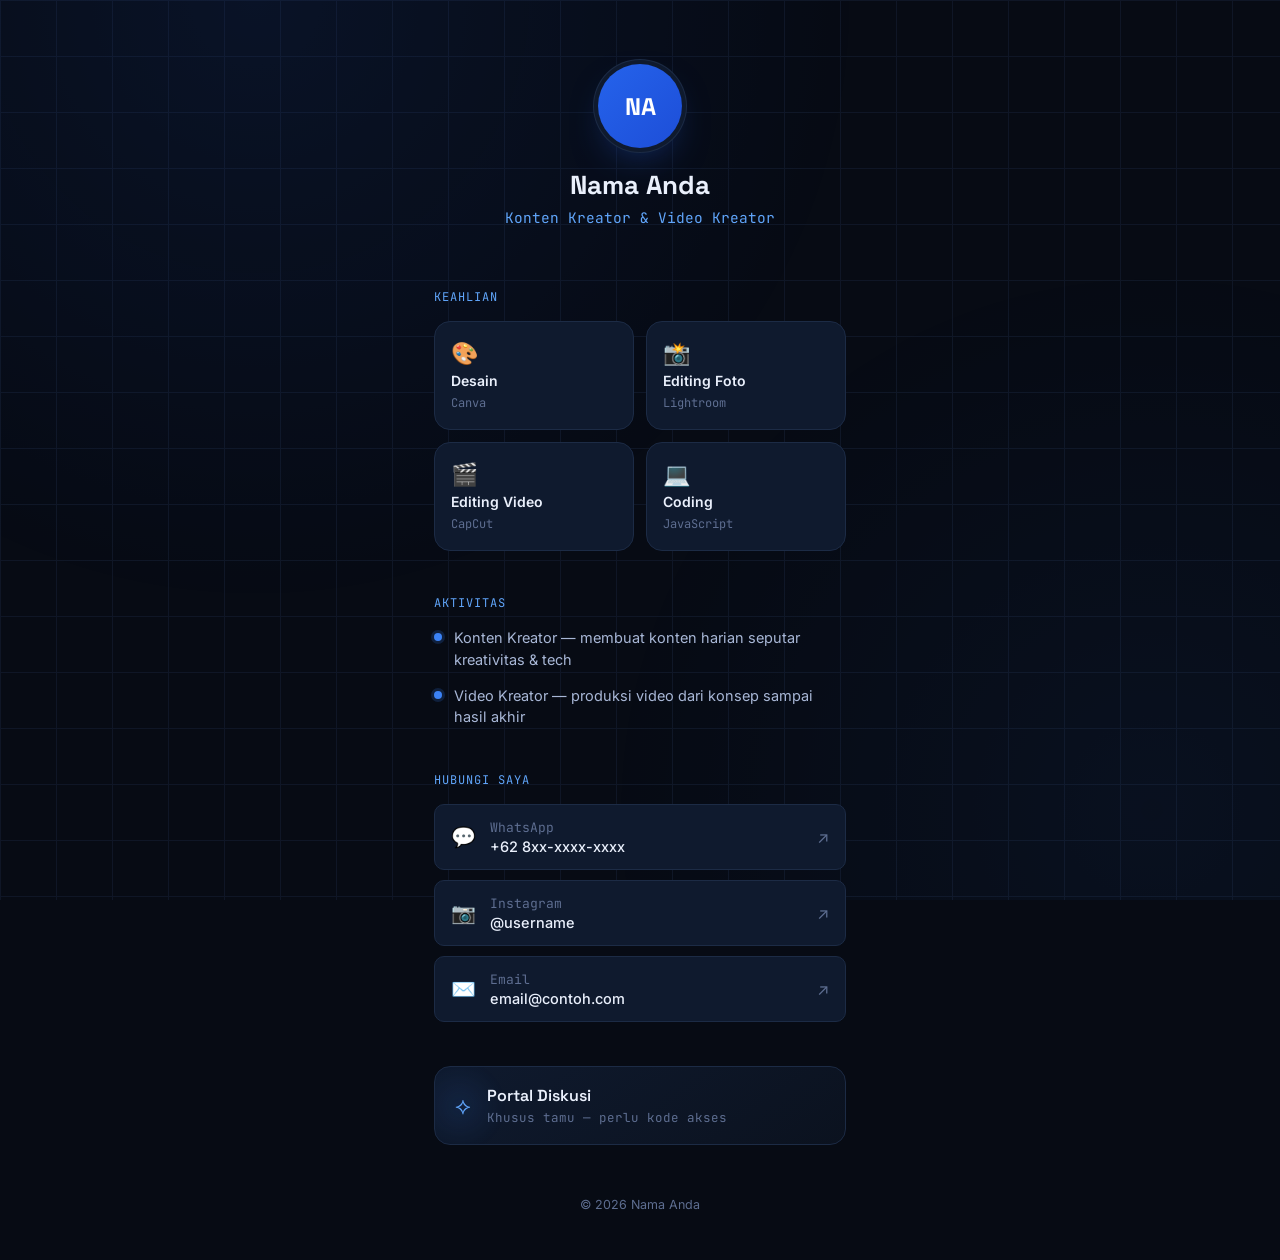
==== index.html @ 82616a87 "first commit" ====
<!DOCTYPE html>
<html lang="id">
<head>
    <meta charset="UTF-8">
    <meta name="viewport" content="width=device-width, initial-scale=1.0">
    <title>Nama Anda — Bio</title>
    <link rel="preconnect" href="https://fonts.googleapis.com">
    <link rel="preconnect" href="https://fonts.gstatic.com" crossorigin>
    <link href="https://fonts.googleapis.com/css2?family=Space+Grotesk:wght@500;600;700&family=Inter:wght@400;500;600&family=JetBrains+Mono:wght@400;500&display=swap" rel="stylesheet">
    <link rel="stylesheet" href="style.css">
    
</head>
<body>
    <div class="grid-bg" aria-hidden="true"></div>

    <main class="bio-card">
        <!-- ===== IDENTITAS ===== -->
        <section class="identity">
            <div class="avatar">
                <span>NA</span>
            </div>
            <h1>Nama Anda</h1>
            <p class="role">Konten Kreator &amp; Video Kreator</p>
            <p class="motto">"Tulis motto hidup Anda di sini — satu kalimat yang mewakili cara Anda berkarya."</p>
        </section>

        <!-- ===== KEAHLIAN ===== -->
        <section class="skills">
            <span class="eyebrow">Keahlian</span>
            <div class="skill-grid">
                <div class="skill-pill">
                    <span class="skill-icon">🎨</span>
                    <span class="skill-name">Desain</span>
                    <span class="skill-tool">Canva</span>
                </div>
                <div class="skill-pill">
                    <span class="skill-icon">📸</span>
                    <span class="skill-name">Editing Foto</span>
                    <span class="skill-tool">Lightroom</span>
                </div>
                <div class="skill-pill">
                    <span class="skill-icon">🎬</span>
                    <span class="skill-name">Editing Video</span>
                    <span class="skill-tool">CapCut</span>
                </div>
                <div class="skill-pill">
                    <span class="skill-icon">💻</span>
                    <span class="skill-name">Coding</span>
                    <span class="skill-tool">JavaScript</span>
                </div>
            </div>
        </section>

        <!-- ===== APA YANG SAYA KERJAKAN ===== -->
        <section class="roles">
            <span class="eyebrow">Aktivitas</span>
            <div class="role-list">
                <div class="role-item">
                    <span class="role-dot"></span>
                    <span>Konten Kreator — membuat konten harian seputar kreativitas &amp; tech</span>
                </div>
                <div class="role-item">
                    <span class="role-dot"></span>
                    <span>Video Kreator — produksi video dari konsep sampai hasil akhir</span>
                </div>
            </div>
        </section>

        <!-- ===== SOSIAL MEDIA ===== -->
        <section class="socials">
            <span class="eyebrow">Hubungi Saya</span>
            <div class="social-list">
                <a href="https://wa.me/62" class="social-link wa" target="_blank" rel="noopener">
                    <span class="social-icon">💬</span>
                    <span class="social-text">
                        <span class="social-label">WhatsApp</span>
                        <span class="social-value">+62 8xx-xxxx-xxxx</span>
                    </span>
                    <span class="arrow">↗</span>
                </a>
                <a href="https://instagram.com/" class="social-link ig" target="_blank" rel="noopener">
                    <span class="social-icon">📷</span>
                    <span class="social-text">
                        <span class="social-label">Instagram</span>
                        <span class="social-value">@username</span>
                    </span>
                    <span class="arrow">↗</span>
                </a>
                <a href="mailto:email@contoh.com" class="social-link mail">
                    <span class="social-icon">✉️</span>
                    <span class="social-text">
                        <span class="social-label">Email</span>
                        <span class="social-value">email@contoh.com</span>
                    </span>
                    <span class="arrow">↗</span>
                </a>
            </div>
        </section>

        <!-- ===== PORTAL DISKUSI ===== -->
        <section class="portal">
            <a href="discussion.html" class="portal-btn">
                <span class="portal-ring"></span>
                <span class="portal-icon">⟡</span>
                <span class="portal-text">
                    <span class="portal-title">Portal Diskusi</span>
                    <span class="portal-sub">Khusus tamu — perlu kode akses</span>
                </span>
            </a>
        </section>

        <footer class="bio-footer">
            <span>© 2026 Nama Anda</span>
        </footer>
    </main>

    <script src="script.js"></script>
</body>
</html>
---- style.css ----
/* ===========================================================
   DESIGN TOKENS — konsisten dengan versi portfolio sebelumnya
   =========================================================== */
:root{
  --bg:            #070B14;
  --bg-soft:       #0B121F;
  --panel:         #0F1A2E;
  --panel-border:  #1C2B45;
  --line:          #182338;

  --blue-deep:     #1D4ED8;
  --blue:          #2563EB;
  --blue-bright:   #3B82F6;
  --blue-glow:     #60A5FA;

  --amber:         #F0A93C;
  --red:           #EF4444;

  --text-hi:       #EAF0FC;
  --text-mid:      #A8B7D6;
  --text-low:      #5E6E91;

  --font-display:  'Space Grotesk', sans-serif;
  --font-body:     'Inter', sans-serif;
  --font-mono:     'JetBrains Mono', monospace;

  --radius-sm: 10px;
  --radius-md: 16px;
  --radius-lg: 26px;
}

*{ margin:0; padding:0; box-sizing:border-box; }

body{
  background: var(--bg);
  color: var(--text-mid);
  font-family: var(--font-body);
  min-height: 100vh;
  position: relative;
  overflow-x: hidden;
}

a{ color:inherit; text-decoration:none; }
button{ font-family: inherit; cursor:pointer; }

@media (prefers-reduced-motion: reduce){
  *, *::before, *::after{
    animation-duration: 0.01ms !important;
    transition-duration: 0.01ms !important;
  }
}

:focus-visible{
  outline: 2px solid var(--blue-bright);
  outline-offset: 3px;
  border-radius: 4px;
}

.grid-bg{
  position: fixed;
  inset: 0;
  z-index: 0;
  background-image:
    radial-gradient(circle at 20% 0%, rgba(37,99,235,0.18), transparent 45%),
    radial-gradient(circle at 90% 90%, rgba(59,130,246,0.10), transparent 40%),
    linear-gradient(var(--line) 1px, transparent 1px),
    linear-gradient(90deg, var(--line) 1px, transparent 1px);
  background-size: auto, auto, 56px 56px, 56px 56px;
  opacity: 0.5;
  pointer-events: none;
}

/* ===========================================================
   BIO CARD LAYOUT
   =========================================================== */
.bio-card{
  position: relative;
  z-index: 1;
  max-width: 460px;
  margin: 0 auto;
  padding: 64px 24px 48px;
  display: flex;
  flex-direction: column;
  gap: 44px;
}

.eyebrow{
  display: block;
  font-family: var(--font-mono);
  font-size: 12px;
  letter-spacing: 0.08em;
  color: var(--blue-glow);
  margin-bottom: 16px;
  text-transform: uppercase;
}

/* ----- Identity ----- */
.identity{
  text-align: center;
  animation: fadeUp 0.6s ease both;
}

.avatar{
  width: 84px; height: 84px;
  margin: 0 auto 20px;
  border-radius: 50%;
  background: linear-gradient(135deg, var(--blue), var(--blue-deep));
  display: flex;
  align-items: center;
  justify-content: center;
  font-family: var(--font-display);
  font-size: 24px;
  font-weight: 700;
  color: #fff;
  box-shadow: 0 0 0 4px var(--panel), 0 0 0 5px var(--panel-border), 0 16px 40px -16px rgba(37,99,235,0.6);
}

.identity h1{
  font-family: var(--font-display);
  font-size: 26px;
  font-weight: 700;
  color: var(--text-hi);
  margin-bottom: 6px;
}

.identity .role{
  font-size: 14.5px;
  color: var(--blue-glow);
  font-family: var(--font-mono);
  margin-bottom: 18px;
}

.identity .motto{
  font-size: 14.5px;
  font-style: italic;
  color: var(--text-mid);
  line-height: 1.6;
  max-width: 360px;
  margin: 0 auto;
}

/* ----- Skills ----- */
.skills{ animation: fadeUp 0.6s ease 0.1s both; }

.skill-grid{
  display: grid;
  grid-template-columns: 1fr 1fr;
  gap: 12px;
}

.skill-pill{
  background: var(--panel);
  border: 1px solid var(--panel-border);
  border-radius: var(--radius-md);
  padding: 18px 16px;
  display: flex;
  flex-direction: column;
  gap: 6px;
  transition: border-color 0.25s, transform 0.25s;
}
.skill-pill:hover{
  border-color: var(--blue);
  transform: translateY(-3px);
}

.skill-icon{ font-size: 22px; }

.skill-name{
  font-size: 14px;
  font-weight: 600;
  color: var(--text-hi);
}

.skill-tool{
  font-family: var(--font-mono);
  font-size: 12px;
  color: var(--text-low);
}

/* ----- Roles ----- */
.roles{ animation: fadeUp 0.6s ease 0.15s both; }

.role-list{
  display: flex;
  flex-direction: column;
  gap: 14px;
}

.role-item{
  display: flex;
  align-items: flex-start;
  gap: 12px;
  font-size: 14.5px;
  color: var(--text-mid);
  line-height: 1.5;
}

.role-dot{
  width: 8px; height: 8px;
  margin-top: 6px;
  flex-shrink: 0;
  border-radius: 50%;
  background: var(--blue-bright);
  box-shadow: 0 0 0 3px rgba(59,130,246,0.18);
}

/* ----- Socials ----- */
.socials{ animation: fadeUp 0.6s ease 0.2s both; }

.social-list{
  display: flex;
  flex-direction: column;
  gap: 10px;
}

.social-link{
  display: flex;
  align-items: center;
  gap: 14px;
  background: var(--panel);
  border: 1px solid var(--panel-border);
  border-radius: var(--radius-sm);
  padding: 14px 16px;
  transition: border-color 0.25s, transform 0.2s, background 0.25s;
}
.social-link:hover{
  border-color: var(--blue);
  background: rgba(37,99,235,0.07);
  transform: translateX(3px);
}

.social-icon{ font-size: 20px; }

.social-text{
  display: flex;
  flex-direction: column;
  gap: 2px;
  flex: 1;
}

.social-label{
  font-size: 13px;
  color: var(--text-low);
  font-family: var(--font-mono);
}

.social-value{
  font-size: 14.5px;
  font-weight: 500;
  color: var(--text-hi);
}

.arrow{
  color: var(--text-low);
  font-size: 16px;
  transition: transform 0.2s, color 0.2s;
}
.social-link:hover .arrow{
  color: var(--blue-glow);
  transform: translate(2px, -2px);
}

/* ----- Portal ----- */
.portal{ animation: fadeUp 0.6s ease 0.25s both; }

.portal-btn{
  display: flex;
  align-items: center;
  gap: 16px;
  padding: 18px 20px;
  background: linear-gradient(145deg, var(--panel), var(--bg-soft));
  border: 1px solid var(--panel-border);
  border-radius: var(--radius-md);
  position: relative;
  overflow: hidden;
  transition: border-color 0.3s, transform 0.3s;
}
.portal-btn:hover{
  border-color: var(--blue-bright);
  transform: translateY(-3px);
}
.portal-btn:hover .portal-ring{
  transform: scale(1.15);
  opacity: 0.5;
}

.portal-ring{
  position: absolute;
  width: 90px; height: 90px;
  left: -20px;
  border-radius: 50%;
  background: radial-gradient(circle, rgba(59,130,246,0.35), transparent 70%);
  filter: blur(6px);
  transition: transform 0.4s ease, opacity 0.4s ease;
  opacity: 0.3;
}

.portal-icon{
  position: relative;
  font-size: 24px;
  color: var(--blue-glow);
  z-index: 1;
}

.portal-text{
  position: relative;
  z-index: 1;
  display: flex;
  flex-direction: column;
  gap: 3px;
}

.portal-title{
  font-family: var(--font-display);
  font-size: 16px;
  font-weight: 600;
  color: var(--text-hi);
}

.portal-sub{
  font-size: 12.5px;
  color: var(--text-low);
  font-family: var(--font-mono);
}

/* ----- Footer ----- */
.bio-footer{
  text-align: center;
  font-size: 12.5px;
  color: var(--text-low);
  margin-top: 8px;
}

@keyframes fadeUp{
  from{ opacity:0; transform: translateY(14px); }
  to{ opacity:1; transform: translateY(0); }
}

/* ===========================================================
   PORTAL GATE PAGE (discussion.html)
   =========================================================== */
.gate-wrap{
  position: relative;
  z-index: 1;
  min-height: 100vh;
  display: flex;
  align-items: center;
  justify-content: center;
  padding: 24px;
}

.gate-card{
  position: relative;
  width: 100%;
  max-width: 380px;
  background: var(--panel);
  border: 1px solid var(--panel-border);
  border-radius: var(--radius-lg);
  padding: 48px 32px;
  text-align: center;
  overflow: hidden;
  animation: fadeUp 0.5s ease both;
}

.gate-ring{
  position: absolute;
  top: -60px; left: 50%;
  transform: translateX(-50%);
  width: 220px; height: 140px;
  background: radial-gradient(circle, rgba(37,99,235,0.3), transparent 70%);
  filter: blur(14px);
}

.gate-icon{
  position: relative;
  display: block;
  font-size: 32px;
  color: var(--blue-glow);
  margin-bottom: 18px;
}

.gate-card h1{
  position: relative;
  font-family: var(--font-display);
  font-size: 22px;
  font-weight: 700;
  color: var(--text-hi);
  margin-bottom: 12px;
}

.gate-sub{
  position: relative;
  font-size: 14px;
  color: var(--text-mid);
  line-height: 1.6;
  margin-bottom: 28px;
}

#gateForm{
  position: relative;
  display: flex;
  flex-direction: column;
  gap: 12px;
  margin-bottom: 18px;
}

#gateInput{
  width: 100%;
  padding: 13px 16px;
  background: var(--bg-soft);
  border: 1px solid var(--panel-border);
  border-radius: var(--radius-sm);
  color: var(--text-hi);
  font-family: var(--font-mono);
  font-size: 14px;
  text-align: center;
  letter-spacing: 0.04em;
  transition: border-color 0.2s;
}
#gateInput::placeholder{ color: var(--text-low); }
#gateInput:focus{ border-color: var(--blue-bright); }

#gateForm button{
  padding: 13px 16px;
  background: linear-gradient(135deg, var(--blue), var(--blue-deep));
  border: none;
  border-radius: var(--radius-sm);
  color: #fff;
  font-size: 14.5px;
  font-weight: 600;
  transition: transform 0.2s, box-shadow 0.2s;
}
#gateForm button:hover{
  transform: translateY(-2px);
  box-shadow: 0 10px 26px -10px rgba(37,99,235,0.6);
}

.gate-error{
  position: relative;
  font-size: 13px;
  color: var(--red);
  margin-bottom: 18px;
  min-height: 16px;
  opacity: 0;
  transition: opacity 0.2s;
}
.gate-error.show{ opacity: 1; }

.gate-card.shake{ animation: shake 0.4s ease; }
@keyframes shake{
  0%, 100%{ transform: translateX(0); }
  25%{ transform: translateX(-6px); }
  75%{ transform: translateX(6px); }
}

.gate-back{
  position: relative;
  display: inline-block;
  font-size: 13px;
  color: var(--text-low);
  transition: color 0.2s;
}
.gate-back:hover{ color: var(--blue-glow); }

/* ===========================================================
   DISCUSSION ROOM (revealed after correct code)
   =========================================================== */
.discussion-wrap{
  position: relative;
  z-index: 1;
  max-width: 640px;
  margin: 0 auto;
  padding: 64px 24px;
  animation: fadeUp 0.5s ease both;
}

.discussion-header h1{
  font-family: var(--font-display);
  font-size: 26px;
  font-weight: 700;
  color: var(--text-hi);
  margin-bottom: 10px;
}

.discussion-header p{
  font-size: 14.5px;
  color: var(--text-mid);
  line-height: 1.6;
  margin-bottom: 24px;
  max-width: 480px;
}

.logout-btn{
  padding: 10px 18px;
  background: transparent;
  border: 1px solid var(--panel-border);
  border-radius: var(--radius-sm);
  color: var(--text-mid);
  font-size: 13.5px;
  transition: border-color 0.2s, color 0.2s;
}
.logout-btn:hover{
  border-color: var(--blue-bright);
  color: var(--text-hi);
}

.discussion-empty{
  margin-top: 48px;
  border: 1px dashed var(--panel-border);
  border-radius: var(--radius-md);
  padding: 64px 24px;
  text-align: center;
  color: var(--text-low);
}

.empty-icon{
  display: block;
  font-size: 28px;
  margin-bottom: 12px;
  color: var(--text-low);
}

/* ===== DISCUSSION CONTENT ===== */
.discussion-content {
    margin-top: 32px;
}

.discussion-input-area {
    background: var(--panel);
    border: 1px solid var(--panel-border);
    border-radius: var(--radius-md);
    padding: 20px;
    margin-bottom: 24px;
}

.discussion-input-area textarea {
    width: 100%;
    padding: 12px;
    background: var(--bg-soft);
    border: 1px solid var(--panel-border);
    border-radius: var(--radius-sm);
    color: var(--text-hi);
    font-family: var(--font-body);
    font-size: 14px;
    resize: vertical;
    margin-bottom: 12px;
    transition: border-color 0.2s;
}

.discussion-input-area textarea:focus {
    border-color: var(--blue-bright);
    outline: none;
}

.discussion-input-area textarea::placeholder {
    color: var(--text-low);
}

.save-btn {
    padding: 10px 20px;
    background: linear-gradient(135deg, var(--blue), var(--blue-deep));
    border: none;
    border-radius: var(--radius-sm);
    color: #fff;
    font-size: 14px;
    font-weight: 500;
    cursor: pointer;
    transition: transform 0.2s, box-shadow 0.2s;
}

.save-btn:hover {
    transform: translateY(-2px);
    box-shadow: 0 8px 20px -8px rgba(37,99,235,0.5);
}

.message-card {
    background: var(--panel);
    border: 1px solid var(--panel-border);
    border-radius: var(--radius-md);
    padding: 16px 20px;
    margin-bottom: 12px;
    animation: fadeUp 0.3s ease;
}

.message-header {
    display: flex;
    justify-content: space-between;
    align-items: center;
    margin-bottom: 8px;
}

.message-date {
    font-size: 12px;
    color: var(--text-low);
    font-family: var(--font-mono);
}

.delete-message {
    background: none;
    border: none;
    color: var(--text-low);
    font-size: 16px;
    cursor: pointer;
    padding: 4px 8px;
    border-radius: 4px;
    transition: color 0.2s, background 0.2s;
}

.delete-message:hover {
    color: var(--red);
    background: rgba(239,68,68,0.1);
}

.message-text {
    font-size: 14.5px;
    color: var(--text-mid);
    line-height: 1.6;
}

.empty-state {
    text-align: center;
    padding: 48px 24px;
    color: var(--text-low);
    font-style: italic;
}

/* ===========================================================
   RESPONSIVE
   =========================================================== */
@media (max-width: 420px){
  .skill-grid{ grid-template-columns: 1fr 1fr; gap: 10px; }
  .bio-card{ padding: 48px 18px 40px; gap: 36px; }
  .gate-card{ padding: 40px 22px; }
}
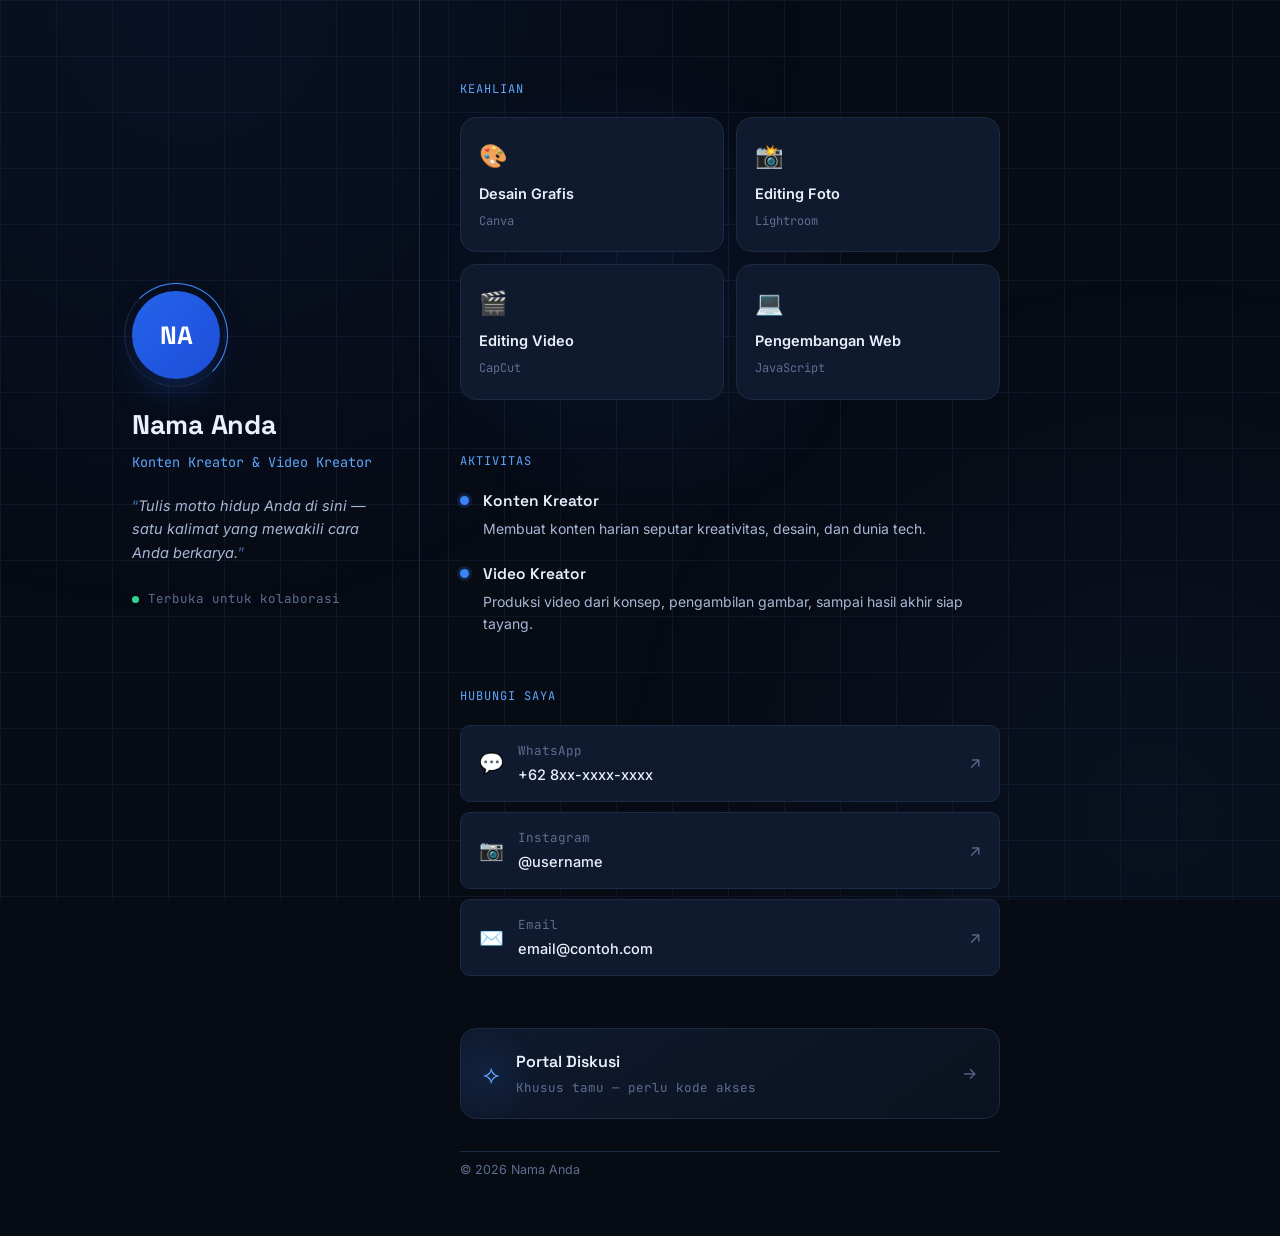
==== commit 8c1c2802: "update" ====
--- a/index.html
+++ b/index.html
@@ -1,119 +1,147 @@
 <!DOCTYPE html>
 <html lang="id">
 <head>
-    <meta charset="UTF-8">
-    <meta name="viewport" content="width=device-width, initial-scale=1.0">
-    <title>Nama Anda — Bio</title>
-    <link rel="preconnect" href="https://fonts.googleapis.com">
-    <link rel="preconnect" href="https://fonts.gstatic.com" crossorigin>
-    <link href="https://fonts.googleapis.com/css2?family=Space+Grotesk:wght@500;600;700&family=Inter:wght@400;500;600&family=JetBrains+Mono:wght@400;500&display=swap" rel="stylesheet">
-    <link rel="stylesheet" href="style.css">
-    
+<meta charset="UTF-8">
+<meta name="viewport" content="width=device-width, initial-scale=1.0">
+<title>Nama Anda — Bio</title>
+<meta name="description" content="Konten kreator & video kreator — desain, editing, dan coding.">
+<link rel="preconnect" href="https://fonts.googleapis.com">
+<link rel="preconnect" href="https://fonts.gstatic.com" crossorigin>
+<link href="https://fonts.googleapis.com/css2?family=Space+Grotesk:wght@500;600;700&family=Inter:wght@400;500;600&family=JetBrains+Mono:wght@400;500&display=swap" rel="stylesheet">
+<link rel="stylesheet" href="style.css">
 </head>
 <body>
-    <div class="grid-bg" aria-hidden="true"></div>
 
-    <main class="bio-card">
-        <!-- ===== IDENTITAS ===== -->
-        <section class="identity">
-            <div class="avatar">
-                <span>NA</span>
-            </div>
-            <h1>Nama Anda</h1>
-            <p class="role">Konten Kreator &amp; Video Kreator</p>
-            <p class="motto">"Tulis motto hidup Anda di sini — satu kalimat yang mewakili cara Anda berkarya."</p>
-        </section>
+<div class="grid-bg" aria-hidden="true"></div>
+<div class="cursor-glow" id="cursorGlow" aria-hidden="true"></div>
 
-        <!-- ===== KEAHLIAN ===== -->
-        <section class="skills">
-            <span class="eyebrow">Keahlian</span>
-            <div class="skill-grid">
-                <div class="skill-pill">
-                    <span class="skill-icon">🎨</span>
-                    <span class="skill-name">Desain</span>
-                    <span class="skill-tool">Canva</span>
-                </div>
-                <div class="skill-pill">
-                    <span class="skill-icon">📸</span>
-                    <span class="skill-name">Editing Foto</span>
-                    <span class="skill-tool">Lightroom</span>
-                </div>
-                <div class="skill-pill">
-                    <span class="skill-icon">🎬</span>
-                    <span class="skill-name">Editing Video</span>
-                    <span class="skill-tool">CapCut</span>
-                </div>
-                <div class="skill-pill">
-                    <span class="skill-icon">💻</span>
-                    <span class="skill-name">Coding</span>
-                    <span class="skill-tool">JavaScript</span>
-                </div>
-            </div>
-        </section>
+<div class="page">
 
-        <!-- ===== APA YANG SAYA KERJAKAN ===== -->
-        <section class="roles">
-            <span class="eyebrow">Aktivitas</span>
-            <div class="role-list">
-                <div class="role-item">
-                    <span class="role-dot"></span>
-                    <span>Konten Kreator — membuat konten harian seputar kreativitas &amp; tech</span>
-                </div>
-                <div class="role-item">
-                    <span class="role-dot"></span>
-                    <span>Video Kreator — produksi video dari konsep sampai hasil akhir</span>
-                </div>
-            </div>
-        </section>
+  <!-- ===== SIDE / IDENTITY (sticky on desktop, top on mobile) ===== -->
+  <aside class="identity-pane">
+    <div class="identity-inner">
+      <div class="avatar" id="avatar">
+        <span>NA</span>
+        <span class="avatar-ring"></span>
+      </div>
 
-        <!-- ===== SOSIAL MEDIA ===== -->
-        <section class="socials">
-            <span class="eyebrow">Hubungi Saya</span>
-            <div class="social-list">
-                <a href="https://wa.me/62" class="social-link wa" target="_blank" rel="noopener">
-                    <span class="social-icon">💬</span>
-                    <span class="social-text">
-                        <span class="social-label">WhatsApp</span>
-                        <span class="social-value">+62 8xx-xxxx-xxxx</span>
-                    </span>
-                    <span class="arrow">↗</span>
-                </a>
-                <a href="https://instagram.com/" class="social-link ig" target="_blank" rel="noopener">
-                    <span class="social-icon">📷</span>
-                    <span class="social-text">
-                        <span class="social-label">Instagram</span>
-                        <span class="social-value">@username</span>
-                    </span>
-                    <span class="arrow">↗</span>
-                </a>
-                <a href="mailto:email@contoh.com" class="social-link mail">
-                    <span class="social-icon">✉️</span>
-                    <span class="social-text">
-                        <span class="social-label">Email</span>
-                        <span class="social-value">email@contoh.com</span>
-                    </span>
-                    <span class="arrow">↗</span>
-                </a>
-            </div>
-        </section>
+      <h1>Nama Anda</h1>
+      <p class="role">Konten Kreator &amp; Video Kreator</p>
 
-        <!-- ===== PORTAL DISKUSI ===== -->
-        <section class="portal">
-            <a href="discussion.html" class="portal-btn">
-                <span class="portal-ring"></span>
-                <span class="portal-icon">⟡</span>
-                <span class="portal-text">
-                    <span class="portal-title">Portal Diskusi</span>
-                    <span class="portal-sub">Khusus tamu — perlu kode akses</span>
-                </span>
-            </a>
-        </section>
+      <p class="motto">
+        <span class="quote-mark">“</span>Tulis motto hidup Anda di sini — satu kalimat yang
+        mewakili cara Anda berkarya.<span class="quote-mark">”</span>
+      </p>
 
-        <footer class="bio-footer">
-            <span>© 2026 Nama Anda</span>
-        </footer>
-    </main>
+      <div class="identity-meta">
+        <span class="meta-dot"></span>
+        <span>Terbuka untuk kolaborasi</span>
+      </div>
+    </div>
+  </aside>
 
-    <script src="script.js"></script>
+  <!-- ===== MAIN CONTENT ===== -->
+  <main class="content-pane">
+
+    <!-- ===== KEAHLIAN ===== -->
+    <section class="block" id="skills">
+      <span class="eyebrow">Keahlian</span>
+      <div class="skill-grid">
+        <div class="skill-pill">
+          <span class="skill-icon" aria-hidden="true">🎨</span>
+          <span class="skill-name">Desain Grafis</span>
+          <span class="skill-tool">Canva</span>
+        </div>
+        <div class="skill-pill">
+          <span class="skill-icon" aria-hidden="true">📸</span>
+          <span class="skill-name">Editing Foto</span>
+          <span class="skill-tool">Lightroom</span>
+        </div>
+        <div class="skill-pill">
+          <span class="skill-icon" aria-hidden="true">🎬</span>
+          <span class="skill-name">Editing Video</span>
+          <span class="skill-tool">CapCut</span>
+        </div>
+        <div class="skill-pill">
+          <span class="skill-icon" aria-hidden="true">💻</span>
+          <span class="skill-name">Pengembangan Web</span>
+          <span class="skill-tool">JavaScript</span>
+        </div>
+      </div>
+    </section>
+
+    <!-- ===== AKTIVITAS ===== -->
+    <section class="block" id="roles">
+      <span class="eyebrow">Aktivitas</span>
+      <div class="role-list">
+        <div class="role-item">
+          <span class="role-dot"></span>
+          <div class="role-text">
+            <h3>Konten Kreator</h3>
+            <p>Membuat konten harian seputar kreativitas, desain, dan dunia tech.</p>
+          </div>
+        </div>
+        <div class="role-item">
+          <span class="role-dot"></span>
+          <div class="role-text">
+            <h3>Video Kreator</h3>
+            <p>Produksi video dari konsep, pengambilan gambar, sampai hasil akhir siap tayang.</p>
+          </div>
+        </div>
+      </div>
+    </section>
+
+    <!-- ===== SOSIAL MEDIA ===== -->
+    <section class="block" id="contact">
+      <span class="eyebrow">Hubungi Saya</span>
+      <div class="social-list">
+        <a href="https://wa.me/62" class="social-link wa" target="_blank" rel="noopener">
+          <span class="social-icon" aria-hidden="true">💬</span>
+          <span class="social-text">
+            <span class="social-label">WhatsApp</span>
+            <span class="social-value">+62 8xx-xxxx-xxxx</span>
+          </span>
+          <span class="arrow" aria-hidden="true">↗</span>
+        </a>
+        <a href="https://instagram.com/" class="social-link ig" target="_blank" rel="noopener">
+          <span class="social-icon" aria-hidden="true">📷</span>
+          <span class="social-text">
+            <span class="social-label">Instagram</span>
+            <span class="social-value">@username</span>
+          </span>
+          <span class="arrow" aria-hidden="true">↗</span>
+        </a>
+        <a href="mailto:email@contoh.com" class="social-link mail">
+          <span class="social-icon" aria-hidden="true">✉️</span>
+          <span class="social-text">
+            <span class="social-label">Email</span>
+            <span class="social-value">email@contoh.com</span>
+          </span>
+          <span class="arrow" aria-hidden="true">↗</span>
+        </a>
+      </div>
+    </section>
+
+    <!-- ===== PORTAL DISKUSI ===== -->
+    <section class="block">
+      <a href="discussion.html" class="portal-btn">
+        <span class="portal-ring" aria-hidden="true"></span>
+        <span class="portal-icon" aria-hidden="true">⟡</span>
+        <span class="portal-text">
+          <span class="portal-title">Portal Diskusi</span>
+          <span class="portal-sub">Khusus tamu — perlu kode akses</span>
+        </span>
+        <span class="portal-go" aria-hidden="true">→</span>
+      </a>
+    </section>
+
+    <footer class="page-footer">
+      <span>© 2026 Nama Anda</span>
+    </footer>
+
+  </main>
+</div>
+
+<script src="script.js"></script>
 </body>
 </html>
--- a/style.css
+++ b/style.css
@@ -1,5 +1,5 @@
 /* ===========================================================
-   DESIGN TOKENS — konsisten dengan versi portfolio sebelumnya
+   DESIGN TOKENS
    =========================================================== */
 :root{
   --bg:            #070B14;
@@ -15,6 +15,7 @@
 
   --amber:         #F0A93C;
   --red:           #EF4444;
+  --green:         #34D399;
 
   --text-hi:       #EAF0FC;
   --text-mid:      #A8B7D6;
@@ -30,6 +31,8 @@
 }
 
 *{ margin:0; padding:0; box-sizing:border-box; }
+
+html{ scroll-behavior: smooth; }
 
 body{
   background: var(--bg);
@@ -38,15 +41,18 @@
   min-height: 100vh;
   position: relative;
   overflow-x: hidden;
+  line-height: 1.6;
 }
 
 a{ color:inherit; text-decoration:none; }
 button{ font-family: inherit; cursor:pointer; }
+h1, h2, h3{ font-family: var(--font-display); color: var(--text-hi); }
 
 @media (prefers-reduced-motion: reduce){
   *, *::before, *::after{
     animation-duration: 0.01ms !important;
     transition-duration: 0.01ms !important;
+    scroll-behavior: auto !important;
   }
 }
 
@@ -56,12 +62,15 @@
   border-radius: 4px;
 }
 
+/* ===========================================================
+   AMBIENT BACKGROUND
+   =========================================================== */
 .grid-bg{
   position: fixed;
   inset: 0;
   z-index: 0;
   background-image:
-    radial-gradient(circle at 20% 0%, rgba(37,99,235,0.18), transparent 45%),
+    radial-gradient(circle at 15% 0%, rgba(37,99,235,0.16), transparent 45%),
     radial-gradient(circle at 90% 90%, rgba(59,130,246,0.10), transparent 40%),
     linear-gradient(var(--line) 1px, transparent 1px),
     linear-gradient(90deg, var(--line) 1px, transparent 1px);
@@ -70,18 +79,136 @@
   pointer-events: none;
 }
 
+.cursor-glow{
+  position: fixed;
+  top: 0; left: 0;
+  z-index: 0;
+  width: 480px; height: 480px;
+  margin-left: -240px;
+  margin-top: -240px;
+  border-radius: 50%;
+  background: radial-gradient(circle, rgba(37,99,235,0.10), transparent 70%);
+  pointer-events: none;
+  will-change: transform;
+}
+
 /* ===========================================================
-   BIO CARD LAYOUT
+   PAGE LAYOUT — split desktop, stacked mobile
    =========================================================== */
-.bio-card{
+.page{
   position: relative;
   z-index: 1;
-  max-width: 460px;
+  max-width: 1080px;
   margin: 0 auto;
-  padding: 64px 24px 48px;
-  display: flex;
-  flex-direction: column;
-  gap: 44px;
+  display: grid;
+  grid-template-columns: 320px 1fr;
+  gap: 0;
+  min-height: 100vh;
+}
+
+/* ----- Identity pane (left / top) ----- */
+.identity-pane{
+  position: sticky;
+  top: 0;
+  align-self: start;
+  height: 100vh;
+  display: flex;
+  align-items: center;
+  padding: 0 32px;
+  border-right: 1px solid var(--panel-border);
+}
+
+.identity-inner{
+  width: 100%;
+}
+
+.avatar{
+  position: relative;
+  width: 88px; height: 88px;
+  margin-bottom: 24px;
+  border-radius: 50%;
+  background: linear-gradient(135deg, var(--blue), var(--blue-deep));
+  display: flex;
+  align-items: center;
+  justify-content: center;
+  font-family: var(--font-display);
+  font-size: 25px;
+  font-weight: 700;
+  color: #fff;
+  box-shadow: 0 16px 40px -16px rgba(37,99,235,0.55);
+  transition: transform 0.3s ease-out;
+}
+
+.avatar-ring{
+  position: absolute;
+  inset: -8px;
+  border-radius: 50%;
+  border: 1px solid var(--panel-border);
+}
+.avatar-ring::before{
+  content:'';
+  position: absolute;
+  inset: -1px;
+  border-radius: 50%;
+  border: 1px solid transparent;
+  border-top-color: var(--blue-bright);
+  border-right-color: var(--blue-bright);
+  animation: spin 7s linear infinite;
+}
+@keyframes spin{ to{ transform: rotate(360deg); } }
+
+.identity-inner h1{
+  font-size: 27px;
+  font-weight: 700;
+  margin-bottom: 6px;
+  letter-spacing: -0.01em;
+}
+
+.identity-inner .role{
+  font-size: 13.5px;
+  color: var(--blue-glow);
+  font-family: var(--font-mono);
+  margin-bottom: 20px;
+}
+
+.motto{
+  font-size: 14.5px;
+  font-style: italic;
+  color: var(--text-mid);
+  line-height: 1.65;
+  margin-bottom: 24px;
+}
+.quote-mark{
+  color: var(--blue-glow);
+  font-style: normal;
+  opacity: 0.7;
+}
+
+.identity-meta{
+  display: flex;
+  align-items: center;
+  gap: 9px;
+  font-size: 12.5px;
+  color: var(--text-low);
+  font-family: var(--font-mono);
+}
+.meta-dot{
+  width: 7px; height: 7px;
+  border-radius: 50%;
+  background: var(--green);
+  box-shadow: 0 0 0 0 rgba(52,211,153,0.5);
+  animation: pulse 2.2s infinite;
+}
+@keyframes pulse{
+  0%{ box-shadow: 0 0 0 0 rgba(52,211,153,0.5); }
+  70%{ box-shadow: 0 0 0 6px rgba(52,211,153,0); }
+  100%{ box-shadow: 0 0 0 0 rgba(52,211,153,0); }
+}
+
+/* ----- Content pane (right / bottom) ----- */
+.content-pane{
+  padding: 80px 40px 56px;
+  max-width: 620px;
 }
 
 .eyebrow{
@@ -90,58 +217,23 @@
   font-size: 12px;
   letter-spacing: 0.08em;
   color: var(--blue-glow);
-  margin-bottom: 16px;
+  margin-bottom: 18px;
   text-transform: uppercase;
 }
 
-/* ----- Identity ----- */
-.identity{
-  text-align: center;
-  animation: fadeUp 0.6s ease both;
-}
-
-.avatar{
-  width: 84px; height: 84px;
-  margin: 0 auto 20px;
-  border-radius: 50%;
-  background: linear-gradient(135deg, var(--blue), var(--blue-deep));
-  display: flex;
-  align-items: center;
-  justify-content: center;
-  font-family: var(--font-display);
-  font-size: 24px;
-  font-weight: 700;
-  color: #fff;
-  box-shadow: 0 0 0 4px var(--panel), 0 0 0 5px var(--panel-border), 0 16px 40px -16px rgba(37,99,235,0.6);
-}
-
-.identity h1{
-  font-family: var(--font-display);
-  font-size: 26px;
-  font-weight: 700;
-  color: var(--text-hi);
-  margin-bottom: 6px;
-}
-
-.identity .role{
-  font-size: 14.5px;
-  color: var(--blue-glow);
-  font-family: var(--font-mono);
-  margin-bottom: 18px;
-}
-
-.identity .motto{
-  font-size: 14.5px;
-  font-style: italic;
-  color: var(--text-mid);
-  line-height: 1.6;
-  max-width: 360px;
-  margin: 0 auto;
-}
+.block{
+  margin-bottom: 52px;
+  opacity: 0;
+  transform: translateY(20px);
+  transition: opacity 0.6s ease, transform 0.6s ease;
+}
+.block.is-visible{
+  opacity: 1;
+  transform: translateY(0);
+}
+.block:last-of-type{ margin-bottom: 32px; }
 
 /* ----- Skills ----- */
-.skills{ animation: fadeUp 0.6s ease 0.1s both; }
-
 .skill-grid{
   display: grid;
   grid-template-columns: 1fr 1fr;
@@ -152,21 +244,22 @@
   background: var(--panel);
   border: 1px solid var(--panel-border);
   border-radius: var(--radius-md);
-  padding: 18px 16px;
+  padding: 20px 18px;
   display: flex;
   flex-direction: column;
-  gap: 6px;
-  transition: border-color 0.25s, transform 0.25s;
+  gap: 7px;
+  transition: border-color 0.25s, transform 0.25s, background 0.25s;
 }
 .skill-pill:hover{
   border-color: var(--blue);
+  background: rgba(37,99,235,0.06);
   transform: translateY(-3px);
 }
 
-.skill-icon{ font-size: 22px; }
+.skill-icon{ font-size: 23px; }
 
 .skill-name{
-  font-size: 14px;
+  font-size: 14.5px;
   font-weight: 600;
   color: var(--text-hi);
 }
@@ -178,35 +271,39 @@
 }
 
 /* ----- Roles ----- */
-.roles{ animation: fadeUp 0.6s ease 0.15s both; }
-
 .role-list{
   display: flex;
   flex-direction: column;
+  gap: 22px;
+}
+
+.role-item{
+  display: flex;
+  align-items: flex-start;
   gap: 14px;
 }
 
-.role-item{
-  display: flex;
-  align-items: flex-start;
-  gap: 12px;
-  font-size: 14.5px;
-  color: var(--text-mid);
-  line-height: 1.5;
-}
-
 .role-dot{
-  width: 8px; height: 8px;
-  margin-top: 6px;
+  width: 9px; height: 9px;
+  margin-top: 7px;
   flex-shrink: 0;
   border-radius: 50%;
   background: var(--blue-bright);
   box-shadow: 0 0 0 3px rgba(59,130,246,0.18);
 }
 
+.role-text h3{
+  font-size: 15.5px;
+  font-weight: 600;
+  margin-bottom: 4px;
+}
+.role-text p{
+  font-size: 14px;
+  color: var(--text-mid);
+  line-height: 1.6;
+}
+
 /* ----- Socials ----- */
-.socials{ animation: fadeUp 0.6s ease 0.2s both; }
-
 .social-list{
   display: flex;
   flex-direction: column;
@@ -220,13 +317,13 @@
   background: var(--panel);
   border: 1px solid var(--panel-border);
   border-radius: var(--radius-sm);
-  padding: 14px 16px;
+  padding: 15px 18px;
   transition: border-color 0.25s, transform 0.2s, background 0.25s;
 }
 .social-link:hover{
   border-color: var(--blue);
   background: rgba(37,99,235,0.07);
-  transform: translateX(3px);
+  transform: translateX(4px);
 }
 
 .social-icon{ font-size: 20px; }
@@ -239,7 +336,7 @@
 }
 
 .social-label{
-  font-size: 13px;
+  font-size: 12.5px;
   color: var(--text-low);
   font-family: var(--font-mono);
 }
@@ -261,13 +358,11 @@
 }
 
 /* ----- Portal ----- */
-.portal{ animation: fadeUp 0.6s ease 0.25s both; }
-
 .portal-btn{
   display: flex;
   align-items: center;
   gap: 16px;
-  padding: 18px 20px;
+  padding: 20px 22px;
   background: linear-gradient(145deg, var(--panel), var(--bg-soft));
   border: 1px solid var(--panel-border);
   border-radius: var(--radius-md);
@@ -280,14 +375,14 @@
   transform: translateY(-3px);
 }
 .portal-btn:hover .portal-ring{
-  transform: scale(1.15);
-  opacity: 0.5;
+  transform: scale(1.2);
+  opacity: 0.55;
 }
 
 .portal-ring{
   position: absolute;
-  width: 90px; height: 90px;
-  left: -20px;
+  width: 100px; height: 100px;
+  left: -24px;
   border-radius: 50%;
   background: radial-gradient(circle, rgba(59,130,246,0.35), transparent 70%);
   filter: blur(6px);
@@ -297,7 +392,7 @@
 
 .portal-icon{
   position: relative;
-  font-size: 24px;
+  font-size: 25px;
   color: var(--blue-glow);
   z-index: 1;
 }
@@ -308,6 +403,7 @@
   display: flex;
   flex-direction: column;
   gap: 3px;
+  flex: 1;
 }
 
 .portal-title{
@@ -323,17 +419,24 @@
   font-family: var(--font-mono);
 }
 
+.portal-go{
+  position: relative;
+  z-index: 1;
+  color: var(--text-low);
+  font-size: 16px;
+  transition: transform 0.2s, color 0.2s;
+}
+.portal-btn:hover .portal-go{
+  color: var(--blue-glow);
+  transform: translateX(3px);
+}
+
 /* ----- Footer ----- */
-.bio-footer{
-  text-align: center;
+.page-footer{
   font-size: 12.5px;
   color: var(--text-low);
-  margin-top: 8px;
-}
-
-@keyframes fadeUp{
-  from{ opacity:0; transform: translateY(14px); }
-  to{ opacity:1; transform: translateY(0); }
+  padding-top: 8px;
+  border-top: 1px solid var(--panel-border);
 }
 
 /* ===========================================================
@@ -381,10 +484,8 @@
 
 .gate-card h1{
   position: relative;
-  font-family: var(--font-display);
   font-size: 22px;
   font-weight: 700;
-  color: var(--text-hi);
   margin-bottom: 12px;
 }
 
@@ -418,7 +519,7 @@
   transition: border-color 0.2s;
 }
 #gateInput::placeholder{ color: var(--text-low); }
-#gateInput:focus{ border-color: var(--blue-bright); }
+#gateInput:focus{ border-color: var(--blue-bright); outline: none; }
 
 #gateForm button{
   padding: 13px 16px;
@@ -462,41 +563,54 @@
 }
 .gate-back:hover{ color: var(--blue-glow); }
 
+@keyframes fadeUp{
+  from{ opacity:0; transform: translateY(14px); }
+  to{ opacity:1; transform: translateY(0); }
+}
+
 /* ===========================================================
-   DISCUSSION ROOM (revealed after correct code)
+   DISCUSSION ROOM (room.html)
    =========================================================== */
 .discussion-wrap{
   position: relative;
   z-index: 1;
-  max-width: 640px;
+  max-width: 680px;
   margin: 0 auto;
-  padding: 64px 24px;
+  padding: 56px 24px 64px;
   animation: fadeUp 0.5s ease both;
 }
 
+.discussion-header{
+  margin-bottom: 36px;
+}
+
+.discussion-header-top{
+  display: flex;
+  align-items: center;
+  justify-content: space-between;
+  gap: 16px;
+  margin-bottom: 10px;
+}
+
 .discussion-header h1{
-  font-family: var(--font-display);
-  font-size: 26px;
+  font-size: 25px;
   font-weight: 700;
-  color: var(--text-hi);
-  margin-bottom: 10px;
 }
 
 .discussion-header p{
   font-size: 14.5px;
   color: var(--text-mid);
   line-height: 1.6;
-  margin-bottom: 24px;
-  max-width: 480px;
 }
 
 .logout-btn{
-  padding: 10px 18px;
+  flex-shrink: 0;
+  padding: 9px 16px;
   background: transparent;
   border: 1px solid var(--panel-border);
   border-radius: var(--radius-sm);
   color: var(--text-mid);
-  font-size: 13.5px;
+  font-size: 13px;
   transition: border-color 0.2s, color 0.2s;
 }
 .logout-btn:hover{
@@ -504,131 +618,161 @@
   color: var(--text-hi);
 }
 
-.discussion-empty{
-  margin-top: 48px;
+.discussion-input-area{
+  background: var(--panel);
+  border: 1px solid var(--panel-border);
+  border-radius: var(--radius-md);
+  padding: 20px;
+  margin-bottom: 28px;
+}
+
+.discussion-input-area textarea{
+  width: 100%;
+  padding: 13px;
+  background: var(--bg-soft);
+  border: 1px solid var(--panel-border);
+  border-radius: var(--radius-sm);
+  color: var(--text-hi);
+  font-family: var(--font-body);
+  font-size: 14.5px;
+  resize: vertical;
+  margin-bottom: 14px;
+  transition: border-color 0.2s;
+}
+.discussion-input-area textarea:focus{
+  border-color: var(--blue-bright);
+  outline: none;
+}
+.discussion-input-area textarea::placeholder{ color: var(--text-low); }
+
+.discussion-input-area textarea.input-error{
+  border-color: var(--red);
+  animation: shake 0.4s ease;
+}
+
+.input-row{
+  display: flex;
+  align-items: center;
+  justify-content: space-between;
+  gap: 12px;
+  flex-wrap: wrap;
+}
+
+.input-hint{
+  font-size: 12px;
+  color: var(--text-low);
+  font-family: var(--font-mono);
+}
+
+.save-btn{
+  padding: 11px 22px;
+  background: linear-gradient(135deg, var(--blue), var(--blue-deep));
+  border: none;
+  border-radius: var(--radius-sm);
+  color: #fff;
+  font-size: 14px;
+  font-weight: 600;
+  transition: transform 0.2s, box-shadow 0.2s, background 0.2s;
+}
+.save-btn:hover{
+  transform: translateY(-2px);
+  box-shadow: 0 8px 20px -8px rgba(37,99,235,0.5);
+}
+.save-btn.saved{
+  background: linear-gradient(135deg, var(--green), #10B981);
+}
+
+.message-card{
+  background: var(--panel);
+  border: 1px solid var(--panel-border);
+  border-radius: var(--radius-md);
+  padding: 16px 20px;
+  margin-bottom: 12px;
+  animation: fadeUp 0.3s ease;
+}
+
+.message-header{
+  display: flex;
+  justify-content: space-between;
+  align-items: center;
+  margin-bottom: 8px;
+}
+
+.message-date{
+  font-size: 12px;
+  color: var(--text-low);
+  font-family: var(--font-mono);
+}
+
+.delete-message{
+  background: none;
+  border: none;
+  color: var(--text-low);
+  font-size: 15px;
+  padding: 4px 8px;
+  border-radius: 4px;
+  transition: color 0.2s, background 0.2s;
+}
+.delete-message:hover{
+  color: var(--red);
+  background: rgba(239,68,68,0.1);
+}
+
+.message-text{
+  font-size: 14.5px;
+  color: var(--text-mid);
+  line-height: 1.6;
+  white-space: pre-wrap;
+  word-break: break-word;
+}
+
+.empty-state{
+  text-align: center;
+  padding: 56px 24px;
+  color: var(--text-low);
+  font-style: italic;
   border: 1px dashed var(--panel-border);
   border-radius: var(--radius-md);
-  padding: 64px 24px;
-  text-align: center;
-  color: var(--text-low);
-}
-
-.empty-icon{
-  display: block;
-  font-size: 28px;
-  margin-bottom: 12px;
-  color: var(--text-low);
-}
-
-/* ===== DISCUSSION CONTENT ===== */
-.discussion-content {
-    margin-top: 32px;
-}
-
-.discussion-input-area {
-    background: var(--panel);
-    border: 1px solid var(--panel-border);
-    border-radius: var(--radius-md);
-    padding: 20px;
-    margin-bottom: 24px;
-}
-
-.discussion-input-area textarea {
-    width: 100%;
-    padding: 12px;
-    background: var(--bg-soft);
-    border: 1px solid var(--panel-border);
-    border-radius: var(--radius-sm);
-    color: var(--text-hi);
-    font-family: var(--font-body);
-    font-size: 14px;
-    resize: vertical;
-    margin-bottom: 12px;
-    transition: border-color 0.2s;
-}
-
-.discussion-input-area textarea:focus {
-    border-color: var(--blue-bright);
-    outline: none;
-}
-
-.discussion-input-area textarea::placeholder {
-    color: var(--text-low);
-}
-
-.save-btn {
-    padding: 10px 20px;
-    background: linear-gradient(135deg, var(--blue), var(--blue-deep));
-    border: none;
-    border-radius: var(--radius-sm);
-    color: #fff;
-    font-size: 14px;
-    font-weight: 500;
-    cursor: pointer;
-    transition: transform 0.2s, box-shadow 0.2s;
-}
-
-.save-btn:hover {
-    transform: translateY(-2px);
-    box-shadow: 0 8px 20px -8px rgba(37,99,235,0.5);
-}
-
-.message-card {
-    background: var(--panel);
-    border: 1px solid var(--panel-border);
-    border-radius: var(--radius-md);
-    padding: 16px 20px;
-    margin-bottom: 12px;
-    animation: fadeUp 0.3s ease;
-}
-
-.message-header {
-    display: flex;
-    justify-content: space-between;
-    align-items: center;
-    margin-bottom: 8px;
-}
-
-.message-date {
-    font-size: 12px;
-    color: var(--text-low);
-    font-family: var(--font-mono);
-}
-
-.delete-message {
-    background: none;
-    border: none;
-    color: var(--text-low);
-    font-size: 16px;
-    cursor: pointer;
-    padding: 4px 8px;
-    border-radius: 4px;
-    transition: color 0.2s, background 0.2s;
-}
-
-.delete-message:hover {
-    color: var(--red);
-    background: rgba(239,68,68,0.1);
-}
-
-.message-text {
-    font-size: 14.5px;
-    color: var(--text-mid);
-    line-height: 1.6;
-}
-
-.empty-state {
+}
+
+/* ===========================================================
+   RESPONSIVE — tablet & mobile
+   =========================================================== */
+@media (max-width: 860px){
+  .page{
+    grid-template-columns: 1fr;
+  }
+  .identity-pane{
+    position: relative;
+    height: auto;
+    border-right: none;
+    border-bottom: 1px solid var(--panel-border);
+    padding: 56px 28px 40px;
+    justify-content: center;
     text-align: center;
-    padding: 48px 24px;
-    color: var(--text-low);
-    font-style: italic;
-}
-
-/* ===========================================================
-   RESPONSIVE
-   =========================================================== */
-@media (max-width: 420px){
+  }
+  .identity-inner{ display: flex; flex-direction: column; align-items: center; }
+  .avatar{ margin-bottom: 20px; }
+  .motto{ max-width: 440px; }
+  .content-pane{
+    padding: 40px 28px 48px;
+    max-width: 620px;
+    margin: 0 auto;
+  }
+}
+
+@media (max-width: 480px){
+  .identity-pane{ padding: 44px 22px 32px; }
+  .identity-inner h1{ font-size: 23px; }
+  .content-pane{ padding: 32px 18px 40px; }
   .skill-grid{ grid-template-columns: 1fr 1fr; gap: 10px; }
-  .bio-card{ padding: 48px 18px 40px; gap: 36px; }
+  .skill-pill{ padding: 16px 14px; }
+  .block{ margin-bottom: 40px; }
   .gate-card{ padding: 40px 22px; }
+  .discussion-header-top{ flex-direction: column; align-items: flex-start; gap: 12px; }
+  .discussion-wrap{ padding: 40px 18px 48px; }
+}
+
+@media (max-width: 360px){
+  .skill-grid{ grid-template-columns: 1fr; }
 }
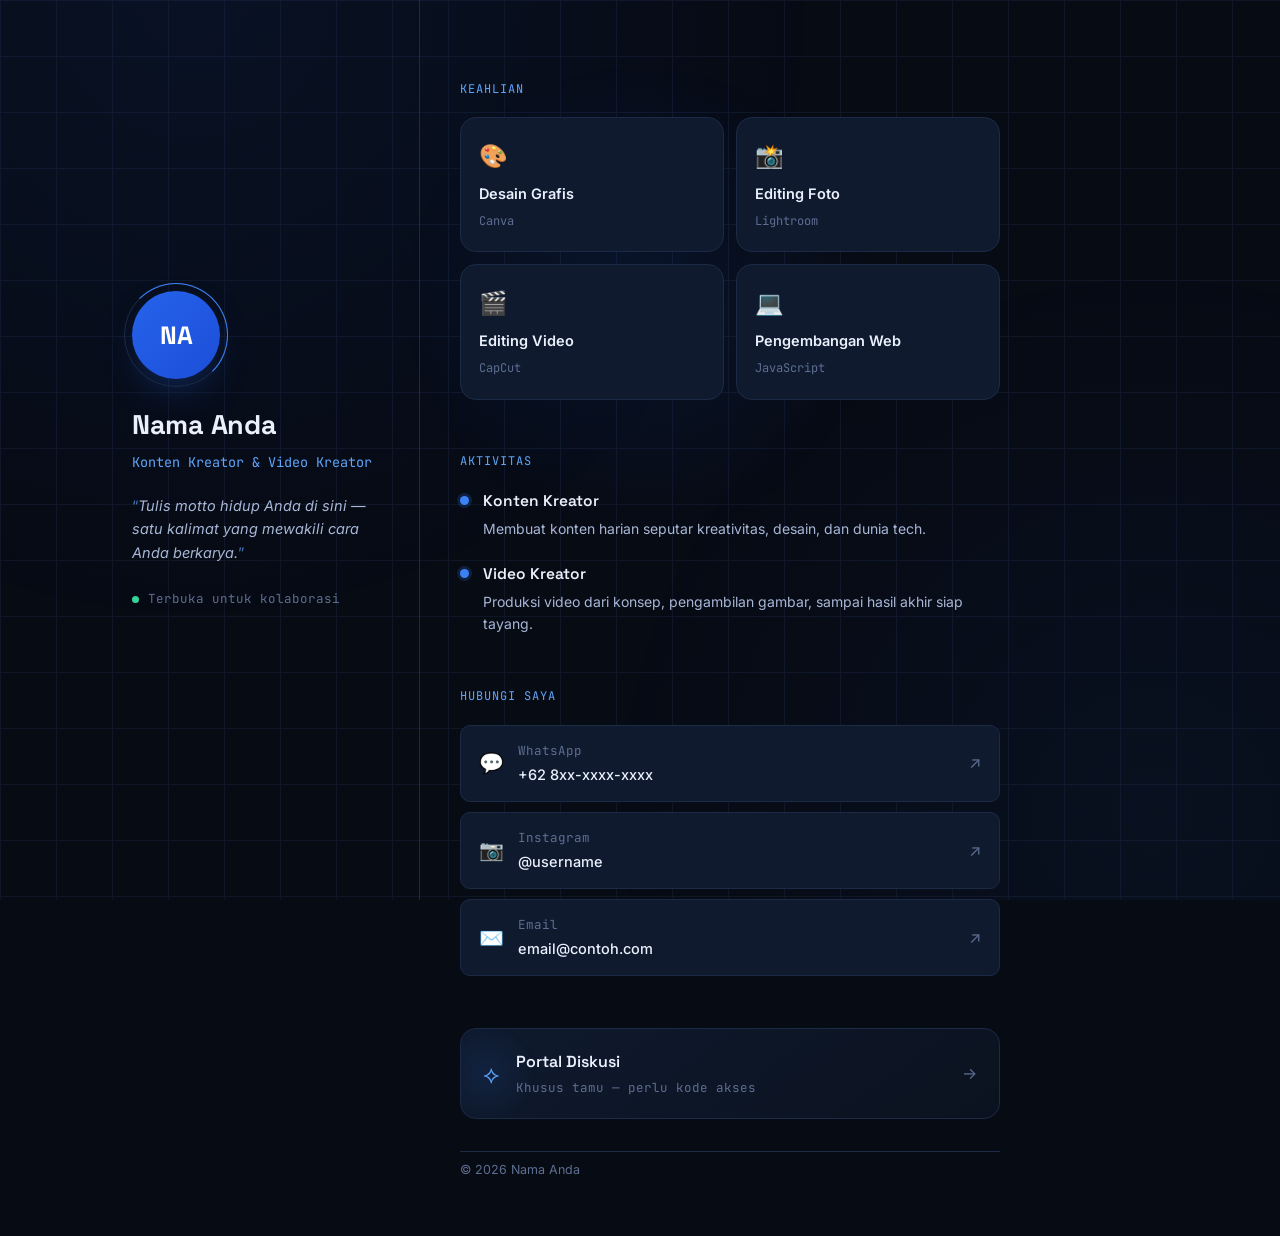
==== commit e1d499c8: "update" ====
--- a/index.html
+++ b/index.html
@@ -3,7 +3,7 @@
 <head>
 <meta charset="UTF-8">
 <meta name="viewport" content="width=device-width, initial-scale=1.0">
-<title>Nama Anda — Bio</title>
+<title>Muhammad Faris Anwar personal-website</title>
 <meta name="description" content="Konten kreator & video kreator — desain, editing, dan coding.">
 <link rel="preconnect" href="https://fonts.googleapis.com">
 <link rel="preconnect" href="https://fonts.gstatic.com" crossorigin>
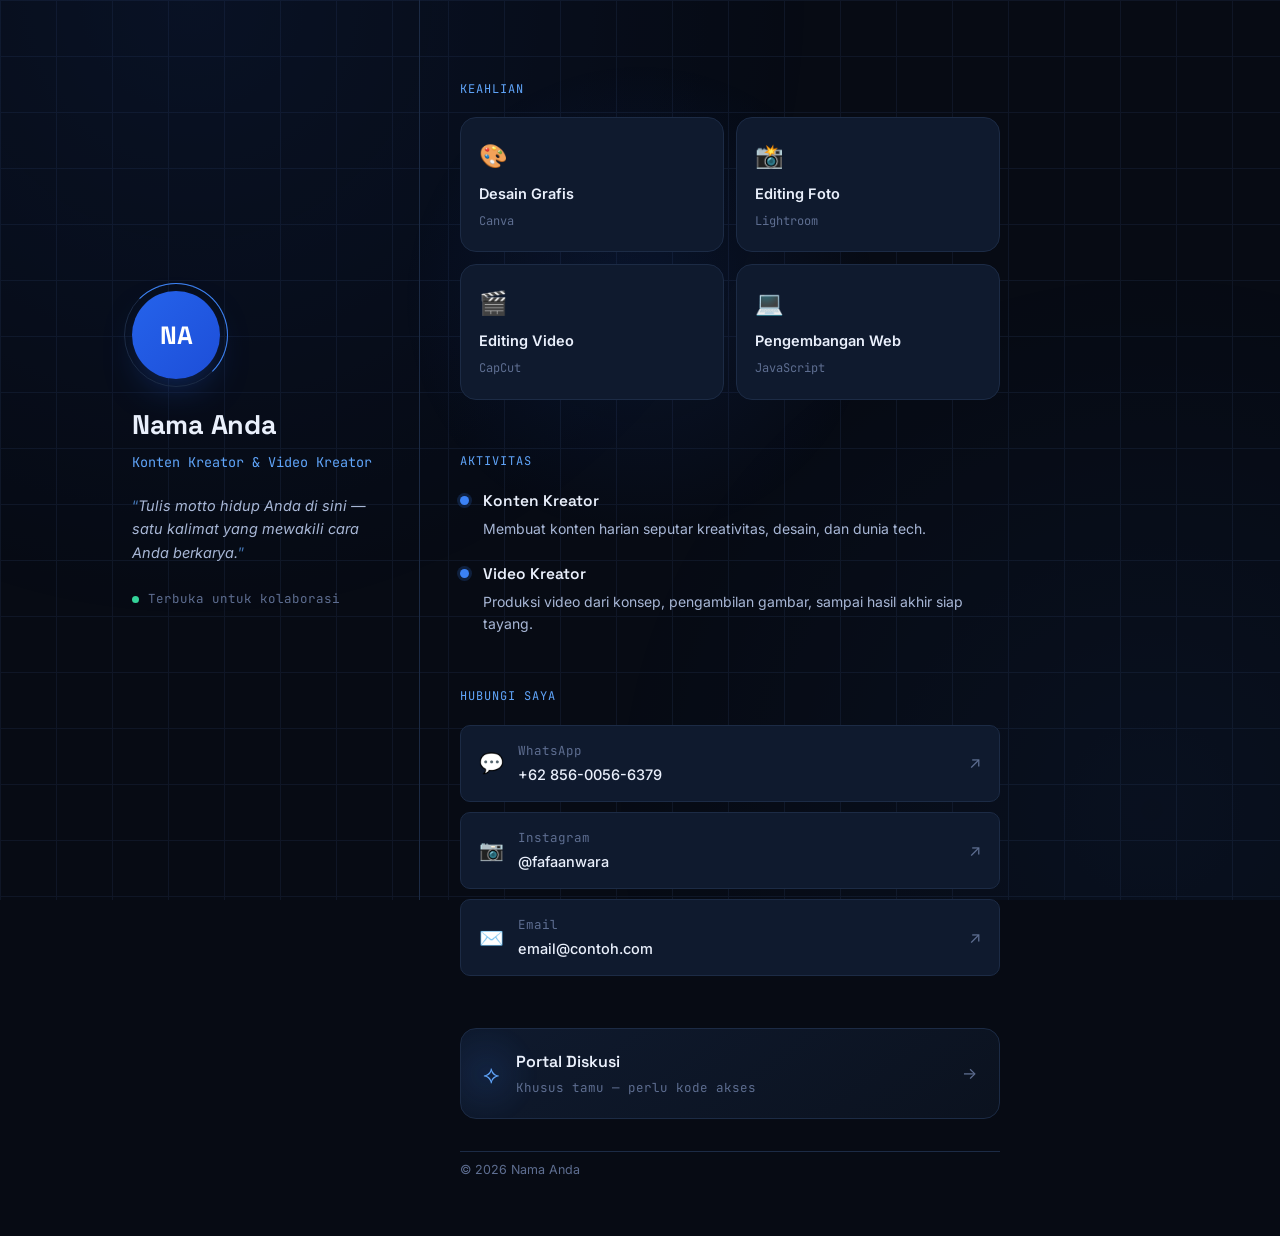
==== commit 1bc9dc7d: "update" ====
--- a/index.html
+++ b/index.html
@@ -95,19 +95,19 @@
     <section class="block" id="contact">
       <span class="eyebrow">Hubungi Saya</span>
       <div class="social-list">
-        <a href="https://wa.me/62" class="social-link wa" target="_blank" rel="noopener">
+        <a href="https://wa.me/6285600566379" class="social-link wa" target="_blank" rel="noopener">
           <span class="social-icon" aria-hidden="true">💬</span>
           <span class="social-text">
             <span class="social-label">WhatsApp</span>
-            <span class="social-value">+62 8xx-xxxx-xxxx</span>
+            <span class="social-value">+62 856-0056-6379</span>
           </span>
           <span class="arrow" aria-hidden="true">↗</span>
         </a>
-        <a href="https://instagram.com/" class="social-link ig" target="_blank" rel="noopener">
+        <a href="https://instagram.com/fafaanwara" class="social-link ig" target="_blank" rel="noopener">
           <span class="social-icon" aria-hidden="true">📷</span>
           <span class="social-text">
             <span class="social-label">Instagram</span>
-            <span class="social-value">@username</span>
+            <span class="social-value">@fafaanwara</span>
           </span>
           <span class="arrow" aria-hidden="true">↗</span>
         </a>
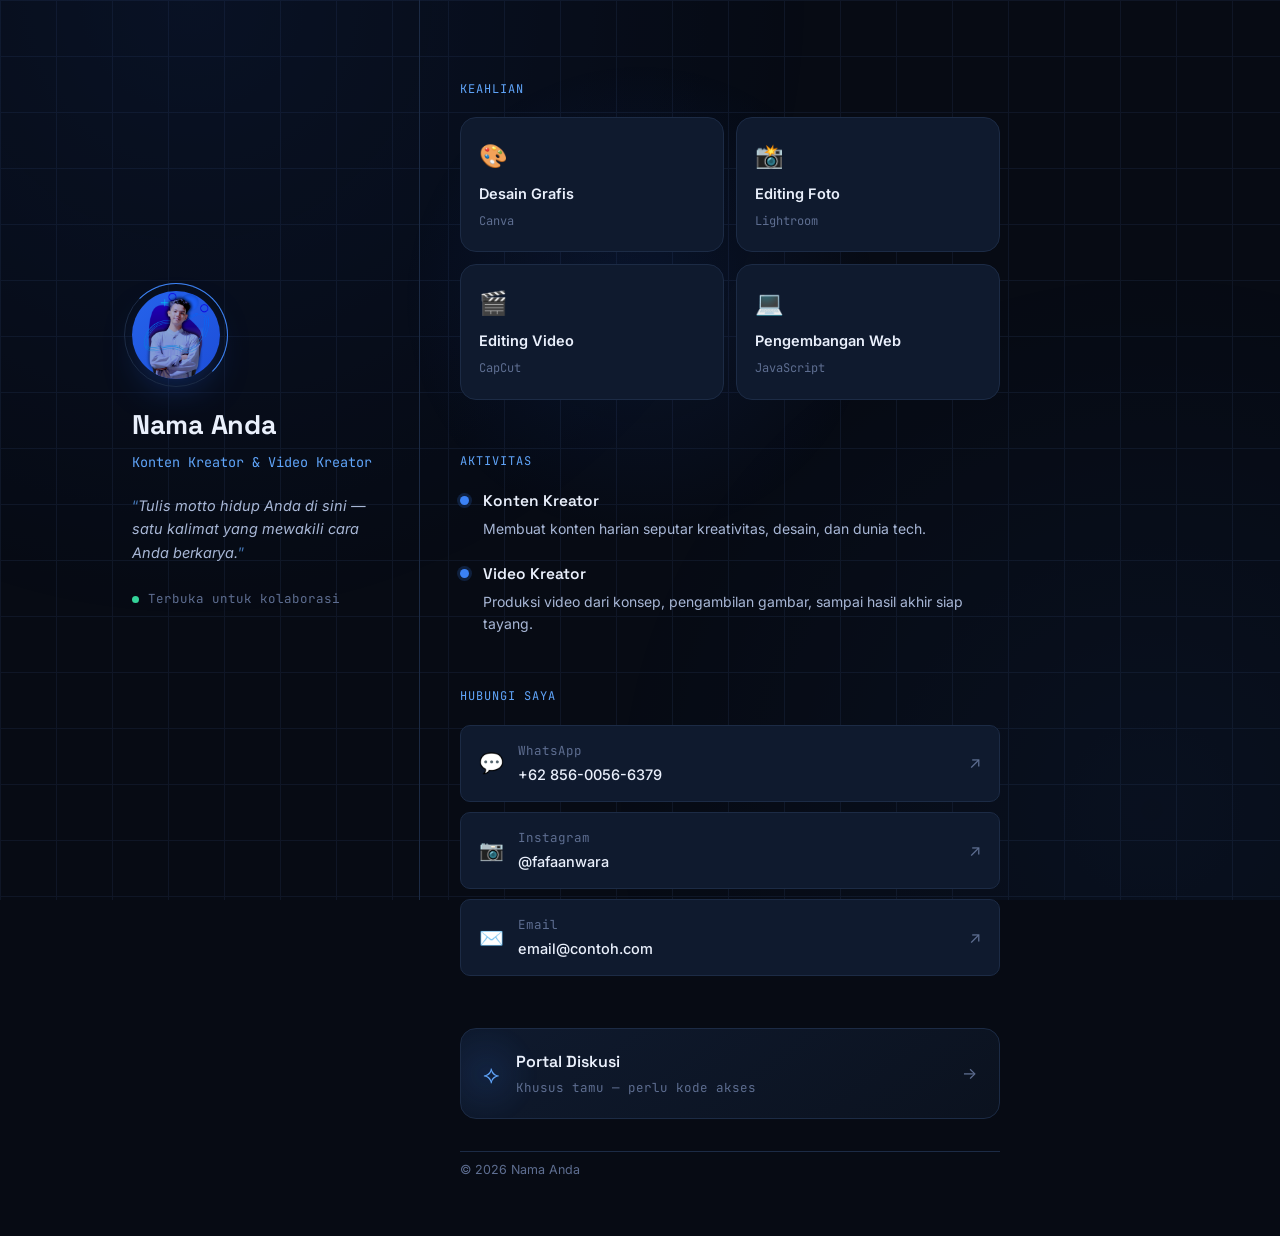
==== commit fc802b00: "update" ====
--- a/index.html
+++ b/index.html
@@ -3,7 +3,7 @@
 <head>
 <meta charset="UTF-8">
 <meta name="viewport" content="width=device-width, initial-scale=1.0">
-<title>Muhammad Faris Anwar personal-website</title>
+<title>Personal-Website | Muhammad Faris Anwar</title>
 <meta name="description" content="Konten kreator & video kreator — desain, editing, dan coding.">
 <link rel="preconnect" href="https://fonts.googleapis.com">
 <link rel="preconnect" href="https://fonts.gstatic.com" crossorigin>
@@ -21,7 +21,7 @@
   <aside class="identity-pane">
     <div class="identity-inner">
       <div class="avatar" id="avatar">
-        <span>NA</span>
+        <img src="/Black & White Letter BS Logo Instagram Post.png" style="height:100%; border-radius:200px;">
         <span class="avatar-ring"></span>
       </div>
 
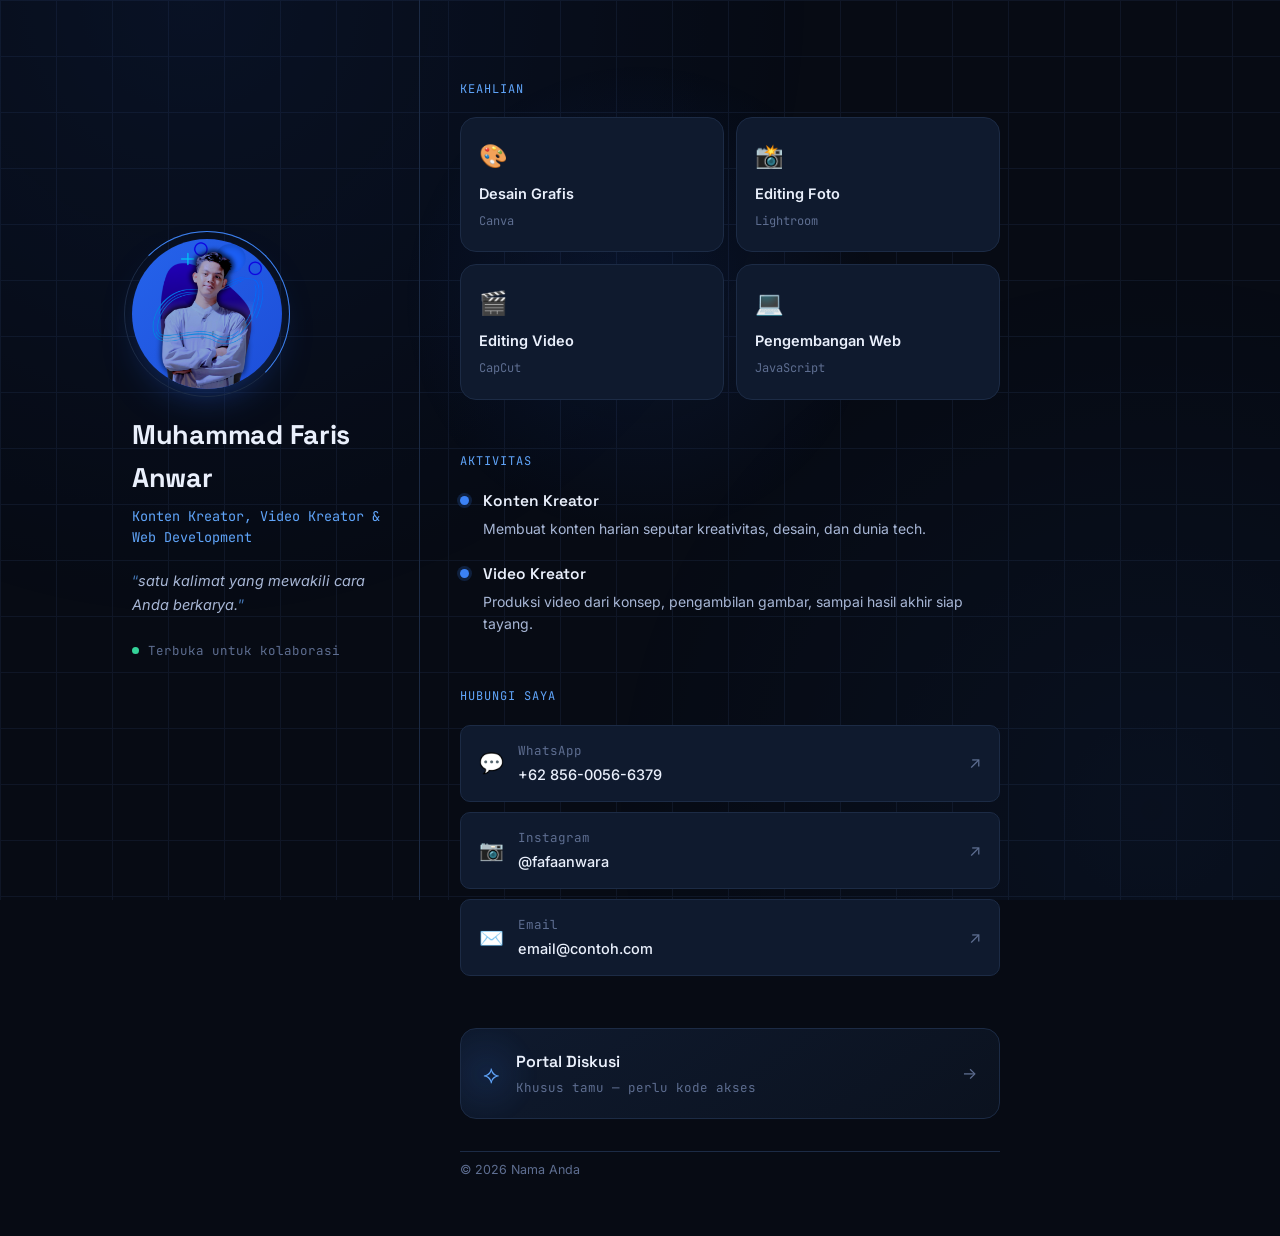
==== commit b49d3946: "update" ====
--- a/index.html
+++ b/index.html
@@ -25,11 +25,11 @@
         <span class="avatar-ring"></span>
       </div>
 
-      <h1>Nama Anda</h1>
-      <p class="role">Konten Kreator &amp; Video Kreator</p>
+      <h1>Muhammad Faris Anwar</h1>
+      <p class="role">Konten Kreator, Video Kreator &amp; Web Development</p>
 
       <p class="motto">
-        <span class="quote-mark">“</span>Tulis motto hidup Anda di sini — satu kalimat yang
+        <span class="quote-mark">“</span>satu kalimat yang
         mewakili cara Anda berkarya.<span class="quote-mark">”</span>
       </p>
 
--- a/style.css
+++ b/style.css
@@ -124,7 +124,7 @@
 
 .avatar{
   position: relative;
-  width: 88px; height: 88px;
+  width: 150px; height: 150px;
   margin-bottom: 24px;
   border-radius: 50%;
   background: linear-gradient(135deg, var(--blue), var(--blue-deep));
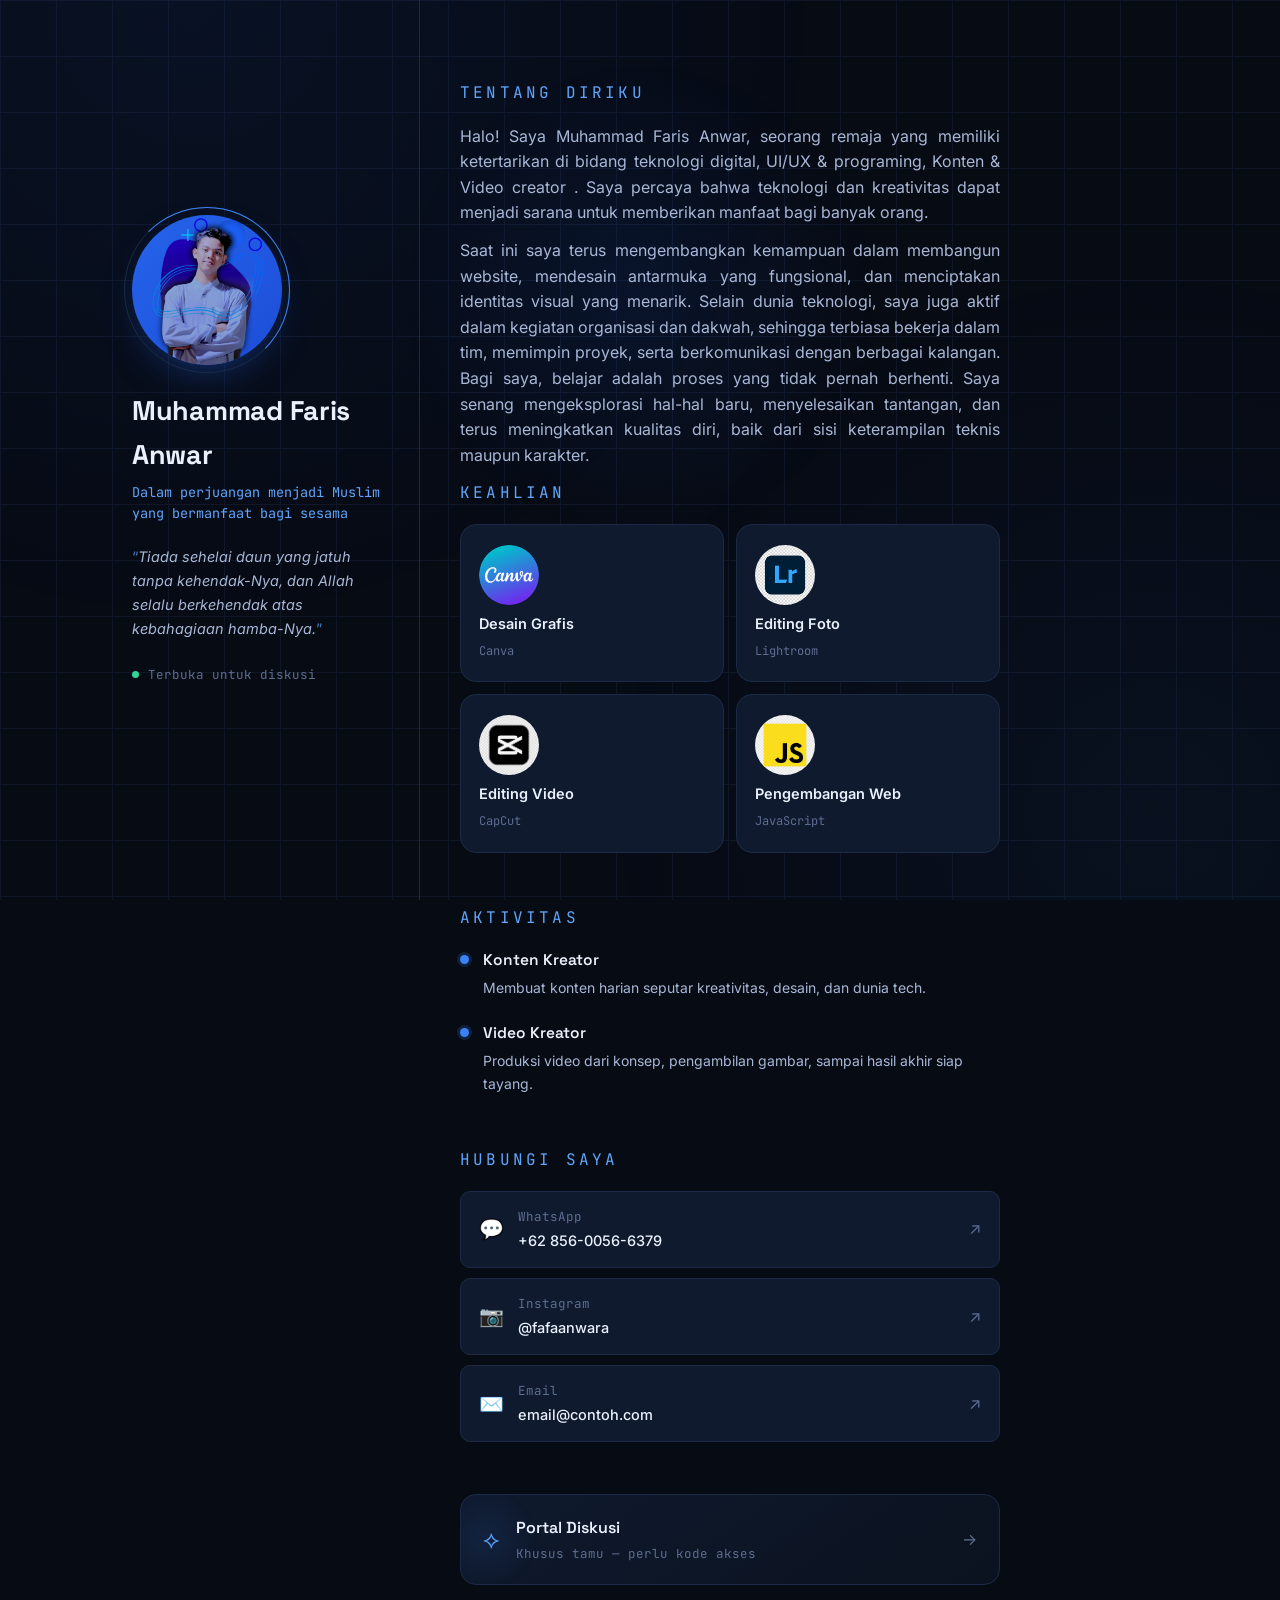
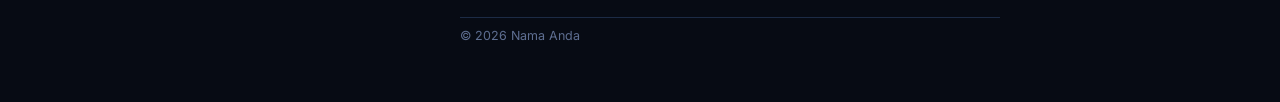
==== commit f71d8c5f: "update" ====
--- a/index.html
+++ b/index.html
@@ -26,16 +26,15 @@
       </div>
 
       <h1>Muhammad Faris Anwar</h1>
-      <p class="role">Konten Kreator, Video Kreator &amp; Web Development</p>
+      <p class="role">Dalam perjuangan menjadi Muslim yang bermanfaat bagi sesama</p>
 
       <p class="motto">
-        <span class="quote-mark">“</span>satu kalimat yang
-        mewakili cara Anda berkarya.<span class="quote-mark">”</span>
+        <span class="quote-mark">“</span>Tiada sehelai daun yang jatuh tanpa kehendak-Nya, dan Allah selalu berkehendak atas kebahagiaan hamba-Nya.<span class="quote-mark">”</span>
       </p>
 
       <div class="identity-meta">
         <span class="meta-dot"></span>
-        <span>Terbuka untuk kolaborasi</span>
+        <span>Terbuka untuk diskusi</span>
       </div>
     </div>
   </aside>
@@ -45,25 +44,30 @@
 
     <!-- ===== KEAHLIAN ===== -->
     <section class="block" id="skills">
+      <span class="eyebrow">Tentang diriku</span>
+      <p class="about-me">Halo! Saya Muhammad Faris Anwar, seorang remaja yang memiliki ketertarikan di bidang teknologi digital, UI/UX & programing, Konten & Video creator . Saya percaya bahwa teknologi dan kreativitas dapat menjadi sarana untuk memberikan manfaat bagi banyak orang.</p>
+
+      <p class="about-me">Saat ini saya terus mengembangkan kemampuan dalam membangun website, mendesain antarmuka yang fungsional, dan menciptakan identitas visual yang menarik. Selain dunia teknologi, saya juga aktif dalam kegiatan organisasi dan dakwah, sehingga terbiasa bekerja dalam tim, memimpin proyek, serta berkomunikasi dengan berbagai kalangan.
+          Bagi saya, belajar adalah proses yang tidak pernah berhenti. Saya senang mengeksplorasi hal-hal baru, menyelesaikan tantangan, dan terus meningkatkan kualitas diri, baik dari sisi keterampilan teknis maupun karakter.</p>
       <span class="eyebrow">Keahlian</span>
       <div class="skill-grid">
         <div class="skill-pill">
-          <span class="skill-icon" aria-hidden="true">🎨</span>
+          <img src="logo-canva-png.webp" class="skill-logo">
           <span class="skill-name">Desain Grafis</span>
           <span class="skill-tool">Canva</span>
         </div>
         <div class="skill-pill">
-          <span class="skill-icon" aria-hidden="true">📸</span>
+          <img src="Adobe-Lightroom-Logo-Photo-Editing.webp" class="skill-logo">
           <span class="skill-name">Editing Foto</span>
           <span class="skill-tool">Lightroom</span>
         </div>
         <div class="skill-pill">
-          <span class="skill-icon" aria-hidden="true">🎬</span>
+          <img src="CapCut-Logo-Video-Editing-App-Icon.webp" class="skill-logo">
           <span class="skill-name">Editing Video</span>
           <span class="skill-tool">CapCut</span>
         </div>
         <div class="skill-pill">
-          <span class="skill-icon" aria-hidden="true">💻</span>
+          <img src="JavaScript.webp" class="skill-logo">
           <span class="skill-name">Pengembangan Web</span>
           <span class="skill-tool">JavaScript</span>
         </div>
--- a/style.css
+++ b/style.css
@@ -214,11 +214,16 @@
 .eyebrow{
   display: block;
   font-family: var(--font-mono);
-  font-size: 12px;
-  letter-spacing: 0.08em;
+  font-size: 16px;
+  letter-spacing: 0.20em;
   color: var(--blue-glow);
   margin-bottom: 18px;
   text-transform: uppercase;
+  text-align: justify;
+}
+.about-me{
+  text-align: justify;
+  margin-bottom: 12px;
 }
 
 .block{
@@ -256,12 +261,17 @@
   transform: translateY(-3px);
 }
 
-.skill-icon{ font-size: 23px; }
+.skill-logo{
+  height: 60px;
+  width: 60px;
+  border-radius: 50%;
+}
 
 .skill-name{
   font-size: 14.5px;
   font-weight: 600;
   color: var(--text-hi);
+  
 }
 
 .skill-tool{
